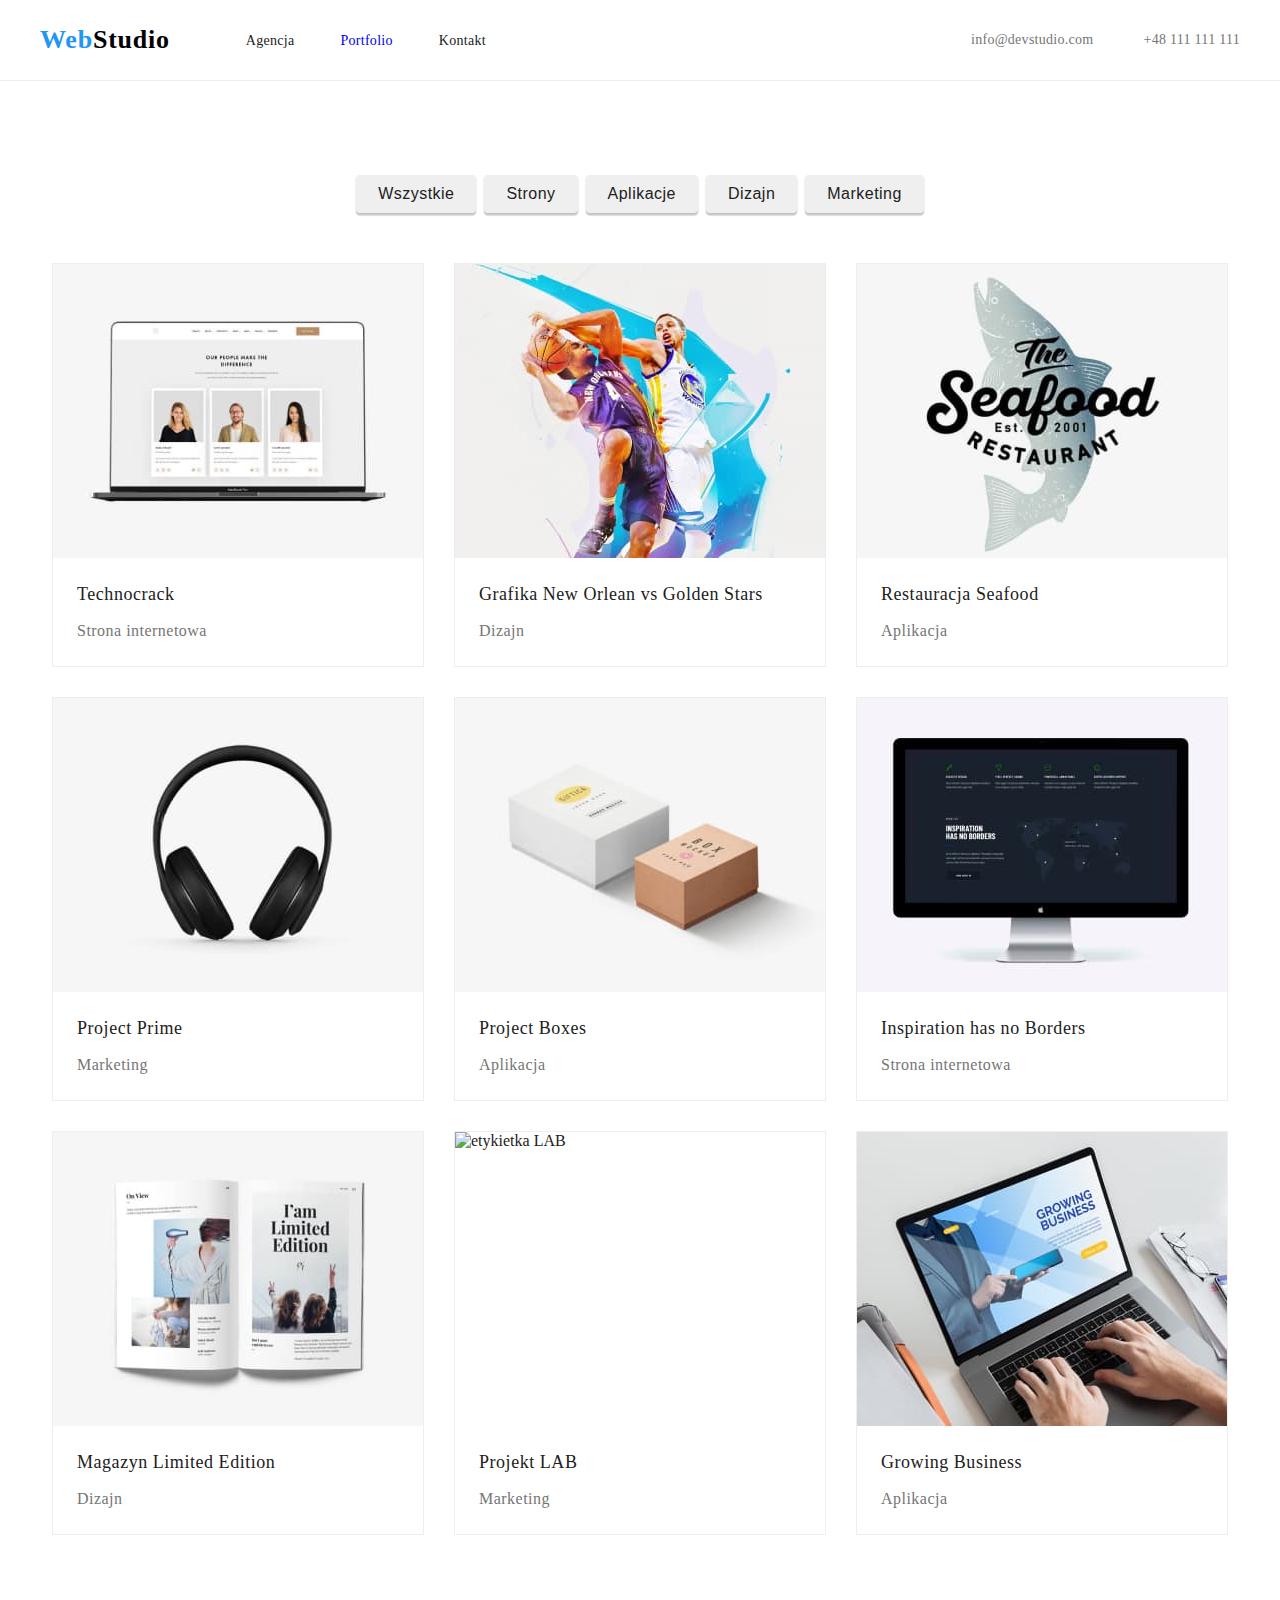
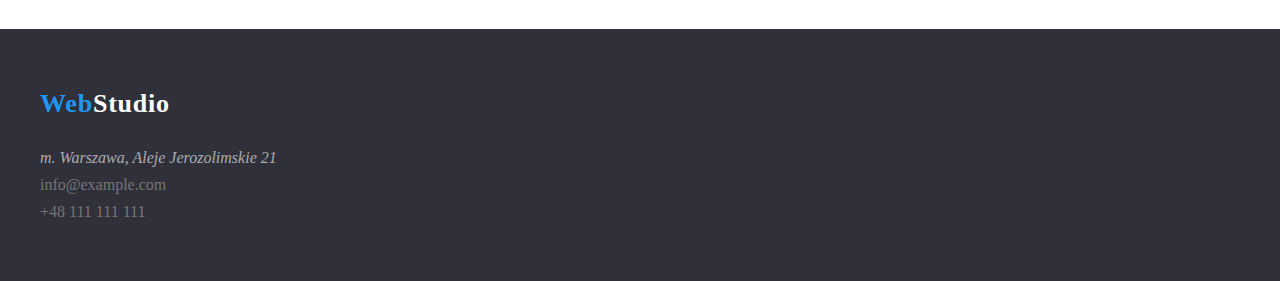
==== portfolio.html @ c1031ced "start" ====
<!DOCTYPE html>
<html lang="en">
  <head>
    <meta charset="UTF-8"/>
    <title>portfolio</title>
    <link rel="preconnect" href="https://fonts.googleapis.com">
<link rel="preconnect" href="https://fonts.gstatic.com" crossorigin>
<link href="https://fonts.googleapis.com/css2?family=Raleway:wght@700&family=Roboto:wght@400;500;700;900&display=swap" rel="stylesheet">
    <link rel="preconnect" href="https://fonts.google.com">
    <link href="css/styles.css" rel="stylesheet"/>
  </head>
  <body>
    <header class="header">
    <div class="container">
      <nav class="navigation">
        <a class="navigation-logo link" href="index.html"><h4>
            <span>Web</span>Studio
          </h4></a>
          <ul class="navigation-list list">
            <li class="navigation-list-item">
              <a class="navigation-list-link link">Agencja</a>
            </li>
            <li class="navigation-list-item">
              <a class="navigation-list-link link" href="portfolio.html">
                Portfolio</a>
            </li>
            <li class="navigation-list-item">
              <a class="navigation-list-link link">Kontakt</a>
            </li>
          </ul>
        </nav>
        <ul class="contact-list list">
          <li class="contact-list-item"><a class="contact-link link" href="info@devstudio.com">
            info@devstudio.com
          </a></li>
          <li class="contact-list-item"><a class="contact-link link" href="tel:+48111111111">
            +48 111 111 111 
          </a></li>
        </ul>
      </div>
    </header>

<!-- MAIN -->

    <!-- FILTER -->

    <main>
      <section class="portfolio">
        <div class="container">
          <ul class="filter-list list">
            <li class="filter-list-item">
              <button class="filter-btn" type="button">Wszystkie</button>
            </li class="filter-list-item">
            <li class="filter-list-item">
              <button class="filter-btn" type="button">Strony</button>
            </li>
            <li class="filter-list-item">
              <button class="filter-btn" type="button">Aplikacje</button>
            </li>
            <li class="filter-list-item">
              <button class="filter-btn" type="button">Dizajn</button>
            </li>
            <li class="filter-list-item">
              <button class="filter-btn" type="button">Marketing</button>
            </li>
          </ul>
        </div>
      
    <!-- FILTER -->

    <!-- CARDS -->

      
        <div class="container">
          <ul class="port-cards-list list">
            <li class="port-card">
                <img
                  src="images/portfolio/technocrack.jpg"
                  alt="Laptop with open side technocrack"
                  width="370"
                  height="294"
                />
                <h3 class="port-card-label">Technocrack</h3>
                <p class="port-card-sublabel">Strona internetowa</p>
            </li>
            <li class="port-card">
              <img
                src="images/portfolio/graficnovgs.jpg"
                alt="grafika New Orlean vs Golden Stars"
                width="370"
                height="294"
              />
              <h3 class="port-card-label">Grafika New Orlean vs Golden Stars</h3>
              <p class="port-card-sublabel">Dizajn</p>
            </li>
            <li class="port-card">
              <img
                src="images/portfolio/restaurantseafood.jpg"
                alt="Restauracja Seafood"
                width="370"
                height="294"
              />
              <h3 class="port-card-label">Restauracja Seafood</h3>
              <p class="port-card-sublabel">Aplikacja</p>
            </li>
            <li class="port-card">
              <img
                src="images/portfolio/projectprime.jpg"
                alt="słuchawki"
                width="370"
                height="294"
              />
              <h3 class="port-card-label">Project Prime</h3>
              <p class="port-card-sublabel">Marketing</p>
            </li>
            <li class="port-card">
              <img
                src="images/portfolio/projectboxes.jpg"
                alt="pudełka"
                width="370"
                height="294"
              />
              <h3 class="port-card-label" >Project Boxes</h3>
              <p class="port-card-sublabel">Aplikacja</p>
            </li>
            <li class="port-card">
              <img
                src="images/portfolio/inspirationhasnoborders.jpg"
                alt="ekran z inspiration has no borders"
                width="370"
                height="294"
              />
              <h3 class="port-card-label">Inspiration has no Borders</h3>
              <p class="port-card-sublabel">Strona internetowa</p>
            </li>
            <li class="port-card">
              <img
                src="images/portfolio/limitededition.jpg"
                alt="strona z magazynu"
                width="370"
                height="294"
              />
              <h3 class="port-card-label">Magazyn Limited Edition</h3>
              <p class="port-card-sublabel">Dizajn</p>
            </li>
            <li class="port-card">
              <img
                src="images/portfolio/lab.jpg"
                alt="etykietka LAB"
                width="370"
                height="294"
              />
              <h3 class="port-card-label">Projekt LAB</h3>
              <p class="port-card-sublabel">Marketing</p>
            </li>
            <li class="port-card">
              <img
                src="images/portfolio/gb.jpg"
                alt="pudełka"
                width="370"
                height="294"
              />
              <h3 class="port-card-label">Growing Business</h3>
              <p class="port-card-sublabel">Aplikacja</p>
            </li>
          </ul>
        </div>
      </section>

    <!-- CARDS -->

<!-- MAIN -->

  </main>
  <footer class="footer">
    <div class="container">
      <a class="navigation-logo link" href="index.html"><h4><span>Web</span>Studio</h4></a>
      <address class="address">m. Warszawa, Aleje Jerozolimskie 21</address>
      <ul class="list">
        <li class="footer-list-item">
          <a class="contact-link link" href="mailto:info@example.com"> info@example.com</a>
        </li>
        <li class="footer-list-item">
          <a class="contact-link link" href="tel:+48111111111"> +48 111 111 111</a>
        </li>
      </ul>
    </div>
  </footer>
  </body>
</html>
---- css/styles.css ----
:root{
    --main-font: font-family: 'Roboto', sans-serif;
    --secoundary-font: font-family: 'Raleway', sans-serif;
    --main-color: #2196F3; 
    --secoundary-color:  #757575;
}

h1,
h2,
h3,
h4,
h5{
    margin: 0;
}

ul,
ol{
    margin: 0;
    padding: 0;
}

p{
    margin: 0;
}

img{
    display: block;
}

.link{
    text-decoration: none;
}

.list{
    list-style-type: none;
}

.container{
    width: 1200px;
    padding: 0 15px;
    align-items: center;
    margin: 0 auto;
}

body{
    font-family: var(--main-font,--secoundary-font);
    color: #212121;
    padding: 0;
    margin: 0;
}

/* =======HEADER====== */

.section{
    padding: 94px 0;
}

.header{
    border-bottom: 1px solid #ECECEC;
}

.header .container{
    display: flex;
    align-items: center;
    padding: 25px 0;
}

.navigation{
    display: flex;
}

.navigation-list{
    display: flex;
    align-items: center;
}

.navigation-list-item:not(:last-child){
    margin-right: 46px;
}

.navigation-logo{
    font-family: var(--secoundary-font);
    font-weight: 700;
    font-size: 26px;
    line-height: 1,192;
    letter-spacing: 0.03em;
    color: #000000;
    cursor: pointer;
    margin-right: 76px;
}

.navigation-logo span{
    color: var(--main-color);
}

.navigation-list-link{
    font-weight: 500;
    font-size: 14px;
    line-height: 1,172;
    letter-spacing: 0.02em;
    cursor: pointer;
}
.navigation-list-link:hover,
.navigation-list-link:focus{
    color: var(--main-color);
}

.contact-list{
    display: flex;
    margin-left: auto;
}

.contact-list-item:not(:last-child){
    margin-right: 50px;
}

.contact-list{
    font-style: normal;
    font-family: var(--main-font);
    font-weight: 500;
    font-size: 14px;
    line-height: 1,423;
    letter-spacing: 0.02em;
    color: var(--secoundary-color);
}

.contact-link{
color: var(--secoundary-color);
cursor: pointer;
}
.contact-link:hover,
.contact-link:focus{
    color: var(-main-color);
}

/* ===END=HEADER====== */

/* =======MAIN====== */

.title .container{
    text-align: center;
}

.title{
    background-color: #2F303A;
    padding: 200px 0;
}

h1{
    font-weight: 900;
    font-size: 44px;
    line-height: 1.36;
    text-align: center;
    letter-spacing: 0.06em;
    text-transform: uppercase;
    color: #ffffff;
    margin-bottom: 30px;
}

.modal-btn{
    cursor: pointer;
    background-color: var(--main-color);
    color: #fff;
    box-shadow: 0px 4px 4px rgba(0, 0, 0, 0.15);
    border-radius: 4px;
    border: none;
    padding: 10px 41px;
    margin-left: auto;
}

.paragraphs .list{
    display: flex;
}

.par-title{
    font-weight: 700;
    font-size: 14px;
    line-height: 1.143;
    letter-spacing: 0.03em;
    text-transform: uppercase;
    padding-bottom: 10px;
    text-align: left;
}

.par{
    font-weight: 400;
    font-size: 14px;
    line-height: 1.71;
    letter-spacing: 0.03em;
    color: var(-secoundary-color);
    padding-top: 94px;
}

.par:not(:last-child){
    margin-right: 30px;
}

.activities-list{
    display:flex;
    justify-content: center;
}

.acivities-list-item:not(:last-child){
    margin-right: 30px;
}

.team{
    background: #F5F4FA;
}

.team-list{
    display: flex;
    justify-content: center;
}

.team-list-item{
    background: #fff;
    border-radius: 0 0 4px 4px;
    box-shadow: 0px 1px 3px rgba(0, 0, 0, 0.12),
                0px 1px 1px rgba(0, 0, 0, 0.14),
                0px 2px 1px rgba(0, 0, 0, 0.2);
    color: #757575;
    font-weight: 400;
    font-size: 16px;
    line-height: 19px;
    letter-spacing: 0.03em;
    padding-bottom: 30px;
    text-align: center;
}

.team-list-item:not(:last-child){
    margin-right: 30px;
}

.team-name{
    font-weight: 500;
    font-size: 16px;
    line-height: 19px;
    color: #212121;
    margin-top: 30px;
    margin-bottom: 10px;
}

h2{
    font-weight: 700;
    font-size: 36px;
    line-height: 1.667;
    text-align: center;
    letter-spacing: 0.03em;
    margin-bottom: 50px;
}

.portfolio{
    padding: 94px 0;
}

.filter-list{
    display: flex;
    justify-content: center;
    margin-bottom: 50px;
}

.filter-list-item:not(:last-child){
    margin-right: 8px;
}

.filter-btn{
    border: none;
    border-radius: 4px;
    box-shadow: 0px 3px 1px rgba(0, 0, 0, 0.1), 
                0px 1px 2px rgba(0, 0, 0, 0.08), 
                0px 2px 2px rgba(0, 0, 0, 0.12);
    color: #212121;
    cursor: pointer;
    font-weight: 500;
    font-size: 16px;
    line-height: 1.62;
    letter-spacing: 0.03em;
    padding: 6px 22px;
    text-align: center;
}
.filter-btn:hover,
.filter:focus{
    color: #FFFFFF;
    background-color: var(--main-color);
}

.port-cards-list{
    display: flex;
    justify-content: center;
    flex-wrap: wrap;
}

.port-card{
    background: #FFFFFF;
    border: 1px solid #EEEEEE;
}
.port-card:not(:nth-child(3n)){
    margin-right: 30px;
}
.port-card:nth-child(-n+6){
    margin-bottom: 30px;
}

.port-card-label{
    font-weight: 400;
    font-size: 18px;
    line-height: 1.88;
    letter-spacing: 0.03em;
    color: #212121;
    margin-top: 20px;
    margin-left: 24px;
}

.port-card-sublabel{
    font-weight: 400;
    font-size: 16px;
    line-height: 1.88;
    letter-spacing: 0.03em;
    color: #757575;
    margin-top: 4px;
    margin-bottom: 20px;
    margin-left: 24px;
}

/* ===END=MAIN====== */

/* =======FOOTER==== */
.footer{
    background-color: #2F303A;
    padding: 60px 0;
}

 .footer .navigation-logo {
    color: #ffffff;
 }
 
 .footer-list-item:not(:last-child){
    margin-bottom: 9px;
}

 .footer .address{
    color: rgba(255, 255, 255, 0.6);
    margin-bottom: 9px;
 }

/* ===END=FOOTER==== */
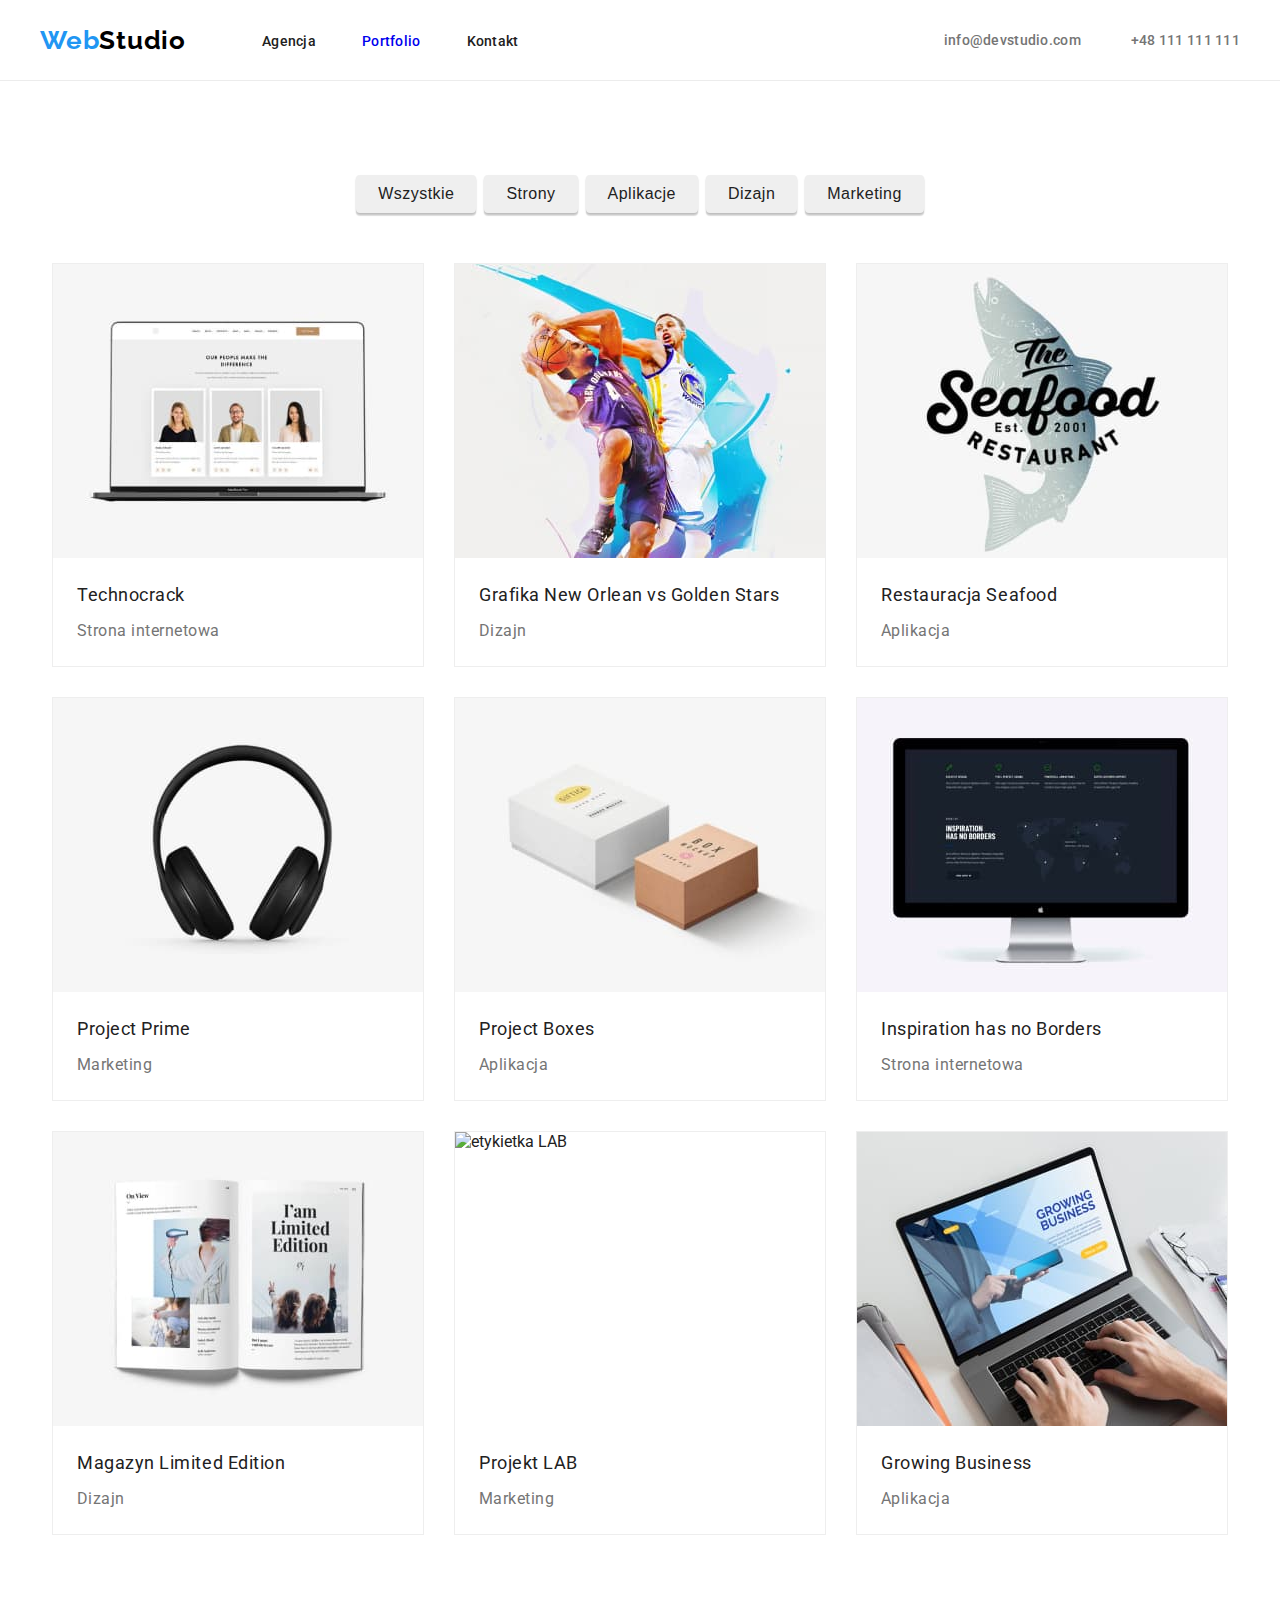
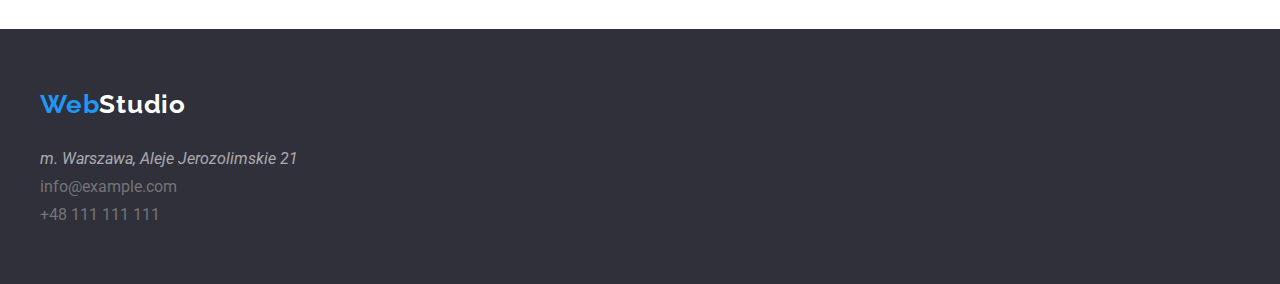
==== commit d8b0cf69: "..." ====
--- a/portfolio.html
+++ b/portfolio.html
@@ -45,7 +45,7 @@
     <!-- FILTER -->
 
     <main>
-      <section class="portfolio">
+      <section class="portfolio section">
         <div class="container">
           <ul class="filter-list list">
             <li class="filter-list-item">
@@ -176,7 +176,7 @@
     <div class="container">
       <a class="navigation-logo link" href="index.html"><h4><span>Web</span>Studio</h4></a>
       <address class="address">m. Warszawa, Aleje Jerozolimskie 21</address>
-      <ul class="list">
+      <ul class="footer-list list">
         <li class="footer-list-item">
           <a class="contact-link link" href="mailto:info@example.com"> info@example.com</a>
         </li>
--- a/css/styles.css
+++ b/css/styles.css
@@ -1,6 +1,4 @@
 :root{
-    --main-font: font-family: 'Roboto', sans-serif;
-    --secoundary-font: font-family: 'Raleway', sans-serif;
     --main-color: #2196F3; 
     --secoundary-color:  #757575;
 }
@@ -43,7 +41,7 @@
 }
 
 body{
-    font-family: var(--main-font,--secoundary-font);
+    font-family: 'Roboto', sans-serif;
     color: #212121;
     padding: 0;
     margin: 0;
@@ -72,14 +70,11 @@
 .navigation-list{
     display: flex;
     align-items: center;
-}
-
-.navigation-list-item:not(:last-child){
-    margin-right: 46px;
+    gap: 46px;
 }
 
 .navigation-logo{
-    font-family: var(--secoundary-font);
+    font-family: 'Raleway', 'Roboto', sans-serif;
     font-weight: 700;
     font-size: 26px;
     line-height: 1,192;
@@ -108,15 +103,11 @@
 .contact-list{
     display: flex;
     margin-left: auto;
-}
-
-.contact-list-item:not(:last-child){
-    margin-right: 50px;
+    gap: 50px;
 }
 
 .contact-list{
     font-style: normal;
-    font-family: var(--main-font);
     font-weight: 500;
     font-size: 14px;
     line-height: 1,423;
@@ -168,8 +159,13 @@
     margin-left: auto;
 }
 
-.paragraphs .list{
-    display: flex;
+.paragraph{
+    margin-bottom: 94px;
+}
+
+.paragraphs-list{
+    display: flex;
+    gap: 30px;
 }
 
 .par-title{
@@ -183,25 +179,18 @@
 }
 
 .par{
+    color: var(-secoundary-color);
     font-weight: 400;
     font-size: 14px;
     line-height: 1.71;
     letter-spacing: 0.03em;
-    color: var(-secoundary-color);
-    padding-top: 94px;
-}
-
-.par:not(:last-child){
-    margin-right: 30px;
+    text-align: justify;
 }
 
 .activities-list{
     display:flex;
     justify-content: center;
-}
-
-.acivities-list-item:not(:last-child){
-    margin-right: 30px;
+    gap: 30px;
 }
 
 .team{
@@ -211,6 +200,7 @@
 .team-list{
     display: flex;
     justify-content: center;
+    gap:30px;
 }
 
 .team-list-item{
@@ -228,10 +218,6 @@
     text-align: center;
 }
 
-.team-list-item:not(:last-child){
-    margin-right: 30px;
-}
-
 .team-name{
     font-weight: 500;
     font-size: 16px;
@@ -256,12 +242,9 @@
 
 .filter-list{
     display: flex;
+    gap: 8px;
     justify-content: center;
     margin-bottom: 50px;
-}
-
-.filter-list-item:not(:last-child){
-    margin-right: 8px;
 }
 
 .filter-btn{
@@ -286,20 +269,15 @@
 }
 
 .port-cards-list{
-    display: flex;
+    display: grid;
     justify-content: center;
-    flex-wrap: wrap;
+    grid-template-columns: auto auto auto;
+    gap: 30px;
 }
 
 .port-card{
     background: #FFFFFF;
     border: 1px solid #EEEEEE;
-}
-.port-card:not(:nth-child(3n)){
-    margin-right: 30px;
-}
-.port-card:nth-child(-n+6){
-    margin-bottom: 30px;
 }
 
 .port-card-label{
@@ -335,8 +313,10 @@
     color: #ffffff;
  }
  
- .footer-list-item:not(:last-child){
-    margin-bottom: 9px;
+ .footer-list{
+    display: grid;
+    grid-template-columns: auto;    
+    gap: 9px;
 }
 
  .footer .address{
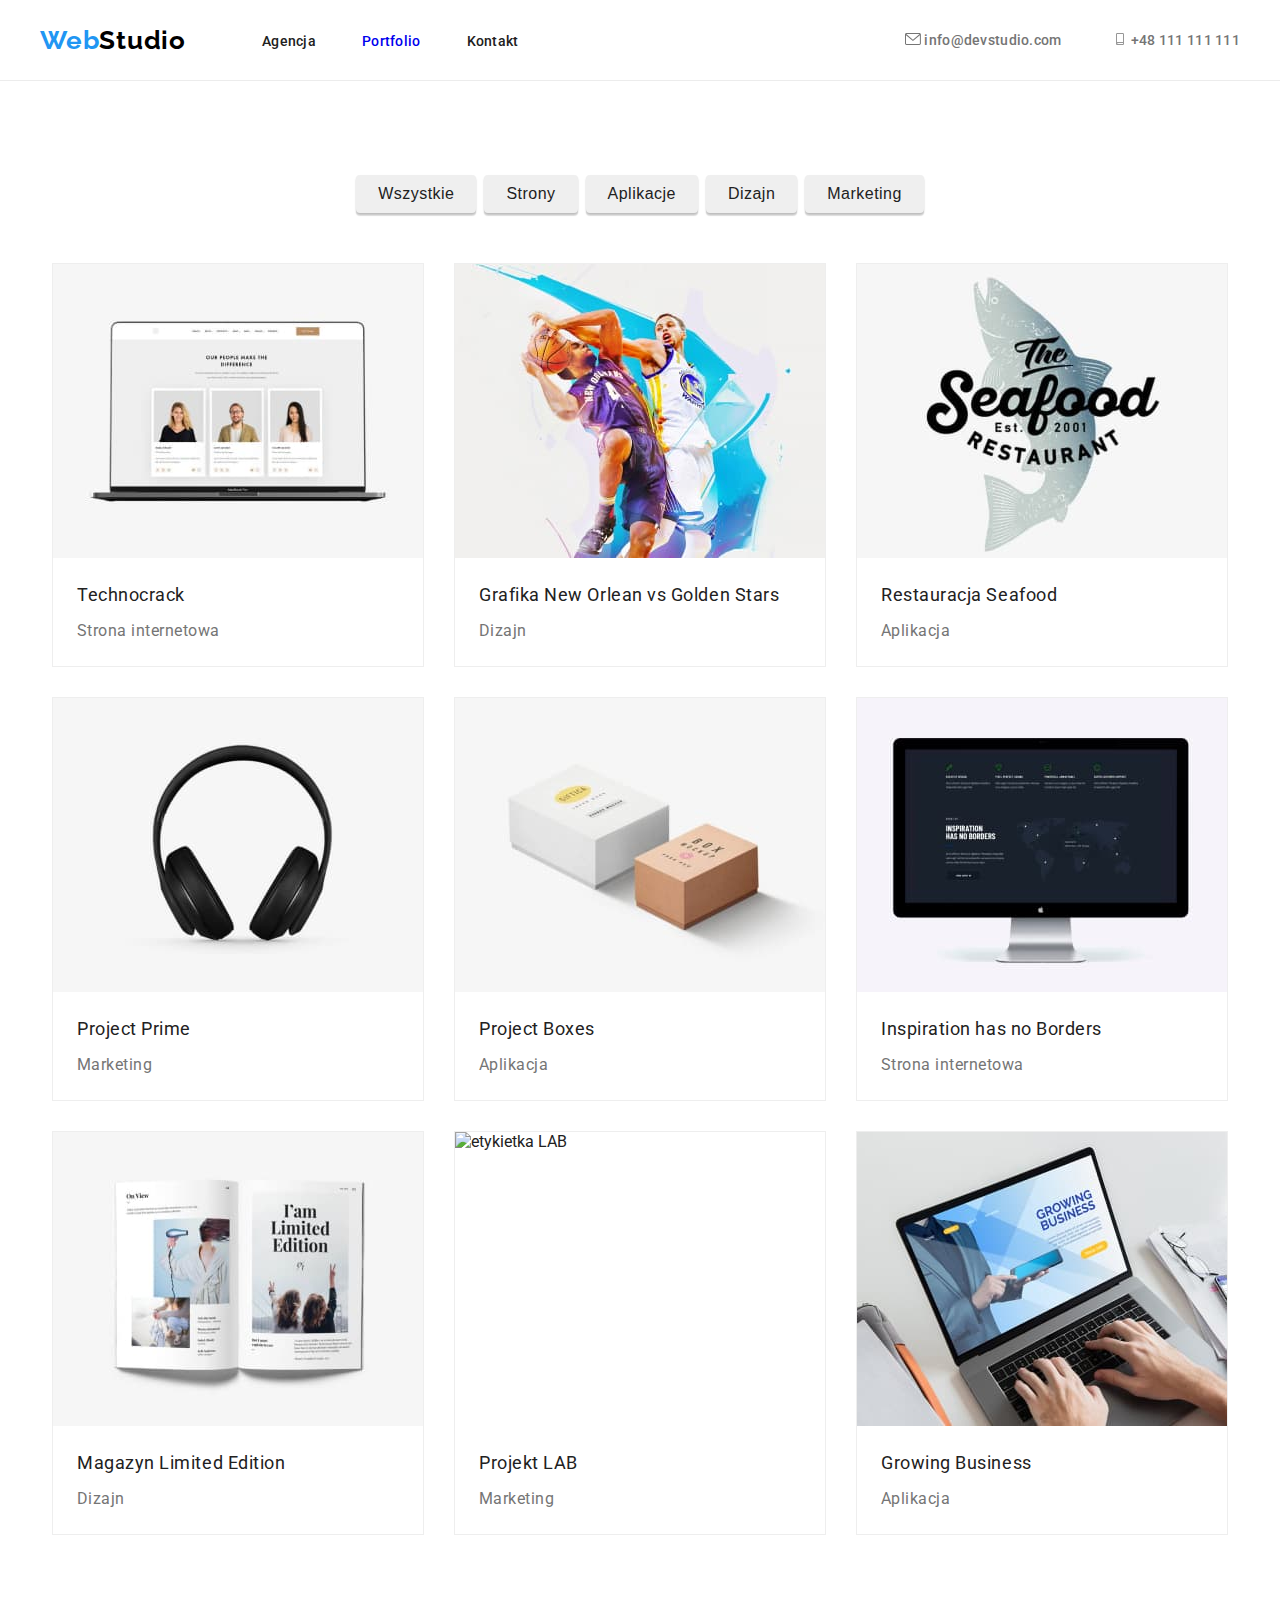
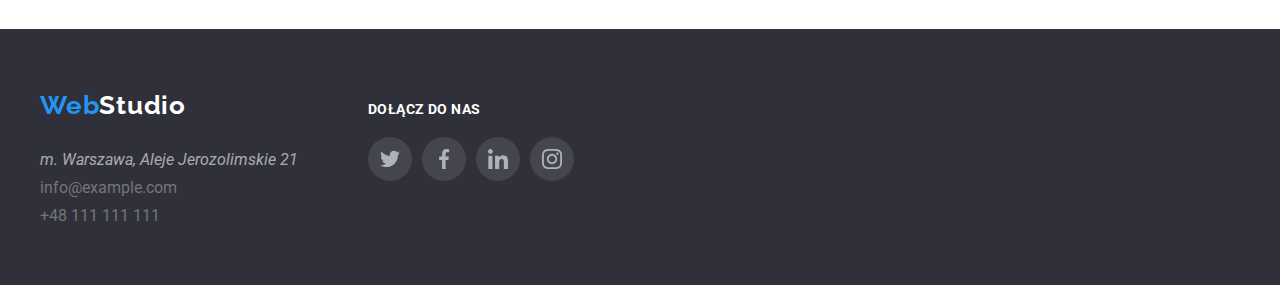
==== commit 7189e0c2: "14:38" ====
--- a/portfolio.html
+++ b/portfolio.html
@@ -11,32 +11,40 @@
   </head>
   <body>
     <header class="header">
-    <div class="container">
-      <nav class="navigation">
-        <a class="navigation-logo link" href="index.html"><h4>
-            <span>Web</span>Studio
-          </h4></a>
-          <ul class="navigation-list list">
-            <li class="navigation-list-item">
-              <a class="navigation-list-link link">Agencja</a>
-            </li>
-            <li class="navigation-list-item">
-              <a class="navigation-list-link link" href="portfolio.html">
-                Portfolio</a>
-            </li>
-            <li class="navigation-list-item">
-              <a class="navigation-list-link link">Kontakt</a>
-            </li>
+      <div class="container">
+        <nav class="navigation">
+          <a class="navigation-logo link" href="index.html"><h4>
+              <span>Web</span>Studio
+            </h4></a>
+            <ul class="navigation-list list">
+              <li class="navigation-list-item">
+                <a class="navigation-list-link link">Agencja</a>
+              </li>
+              <li class="navigation-list-item">
+                <a class="navigation-list-link link" href="portfolio.html">
+                  Portfolio</a>
+              </li>
+              <li class="navigation-list-item">
+                <a class="navigation-list-link link">Kontakt</a>
+              </li>
+            </ul>
+          </nav>
+          <ul class="contact-list list">
+            <li class="contact-list-item">
+              <svg class="icon-contact" width="16" height="12">
+                <use href="./images/icon.svg#mail" ></use>
+              </svg>
+              <a class="contact-link link" href="info@devstudio.com">
+              info@devstudio.com
+            </a></li>
+            <li class="contact-list-item">
+              <svg class="icon-contact" width="16" height="12">
+                <use href="./images/icon.svg#phone" ></use>
+              </svg>
+              <a class="contact-link link" href="tel:+48111111111">
+              +48 111 111 111 
+            </a></li>
           </ul>
-        </nav>
-        <ul class="contact-list list">
-          <li class="contact-list-item"><a class="contact-link link" href="info@devstudio.com">
-            info@devstudio.com
-          </a></li>
-          <li class="contact-list-item"><a class="contact-link link" href="tel:+48111111111">
-            +48 111 111 111 
-          </a></li>
-        </ul>
       </div>
     </header>
 
@@ -169,21 +177,48 @@
 
     <!-- CARDS -->
 
-<!-- MAIN -->
+    <!-- MAIN -->
 
   </main>
   <footer class="footer">
     <div class="container">
-      <a class="navigation-logo link" href="index.html"><h4><span>Web</span>Studio</h4></a>
-      <address class="address">m. Warszawa, Aleje Jerozolimskie 21</address>
-      <ul class="footer-list list">
-        <li class="footer-list-item">
-          <a class="contact-link link" href="mailto:info@example.com"> info@example.com</a>
-        </li>
-        <li class="footer-list-item">
-          <a class="contact-link link" href="tel:+48111111111"> +48 111 111 111</a>
-        </li>
-      </ul>
+      <div class="footer-container">
+        <a class="navigation-logo link" href="index.html"><h4><span>Web</span>Studio</h4></a>
+        <address class="address">m. Warszawa, Aleje Jerozolimskie 21</address>
+        <ul class="footer-list list">
+          <li class="footer-list-item">
+            <a class="contact-link link" href="mailto:info@example.com"> info@example.com</a>
+          </li>
+          <li class="footer-list-item">
+            <a class="contact-link link" href="tel:+48111111111"> +48 111 111 111</a>
+          </li>
+        </ul>
+      </div>
+      <div class="footer-social-container">
+        <h5>dołącz do nas</h5>
+        <div class="social-container">
+          <div class="social-icon">
+            <svg class="icon-social" width="44" height="44">
+              <use href="./images/icon.svg#inst"></use>
+            </svg>
+          </div>
+          <div class="social-icon">
+            <svg class="icon-social" width="44" height="44">
+              <use href="./images/icon.svg#tweet"></use>
+            </svg>
+          </div>
+          <div class="social-icon">
+            <svg class="icon-social" width="44" height="44">
+              <use href="./images/icon.svg#f"></use>
+            </svg>
+          </div>
+          <div class="social-icon">
+            <svg class="icon-social" width="44" height="44">
+              <use href="./images/icon.svg#in"></use>
+            </svg>
+          </div>
+        </div>
+      </div>
     </div>
   </footer>
   </body>
--- a/css/styles.css
+++ b/css/styles.css
@@ -122,6 +122,15 @@
 .contact-link:hover,
 .contact-link:focus{
     color: var(-main-color);
+}
+
+.icon-contact{
+    fill:var(--secoundary-color);
+    cursor: pointer;
+}
+.icon-contact:hover,
+.icon-contact:focus{
+    fill:var(--main-color);
 }
 
 /* ===END=HEADER====== */
@@ -168,6 +177,11 @@
     gap: 30px;
 }
 
+.par-icon{
+    width: 270px;
+    height: 120px;
+}
+
 .par-title{
     font-weight: 700;
     font-size: 14px;
@@ -176,6 +190,7 @@
     text-transform: uppercase;
     padding-bottom: 10px;
     text-align: left;
+    margin-top: 30px;
 }
 
 .par{
@@ -216,6 +231,7 @@
     letter-spacing: 0.03em;
     padding-bottom: 30px;
     text-align: center;
+    align-content: center;
 }
 
 .team-name{
@@ -227,6 +243,11 @@
     margin-bottom: 10px;
 }
 
+.team-list-item .social-container{
+    padding: 0 32px;
+    margin-top: 16px;
+}
+
 h2{
     font-weight: 700;
     font-size: 36px;
@@ -234,6 +255,24 @@
     text-align: center;
     letter-spacing: 0.03em;
     margin-bottom: 50px;
+}
+
+.clinets-list{
+    display: flex;
+    gap: 30px;
+}
+
+.clinets-list-item{
+    width: 170px; 
+    height: 92px;
+    border: 1px solid #AFB1B8;
+    border-radius: 4px;
+    fill: #afb1b8 ;
+}
+
+.clinets-list-item:hover{
+    fill: #2196f3 ;
+    border: 1px solid #2196f3;
 }
 
 .portfolio{
@@ -279,6 +318,13 @@
     background: #FFFFFF;
     border: 1px solid #EEEEEE;
 }
+.port-card:hover,
+.port-card:focus{
+    box-shadow: 0px 1px 1px rgba(0, 0, 0, 0.12), 
+                0px 4px 4px rgba(0, 0, 0, 0.06), 
+                1px 4px 6px rgba(0, 0, 0, 0.16);
+}
+
 
 .port-card-label{
     font-weight: 400;
@@ -307,6 +353,12 @@
 .footer{
     background-color: #2F303A;
     padding: 60px 0;
+}
+
+.footer .container{
+    display: flex;
+    gap: 70px;
+    align-items: baseline;
 }
 
  .footer .navigation-logo {
@@ -324,4 +376,42 @@
     margin-bottom: 9px;
  }
 
+.footer-social-container{
+    padding-top: 12px;
+}
+
+ .social-container{
+    display: flex;
+    gap: 10px;
+ }
+
+ h5{
+    font-weight: 700;
+    font-size: 14px;
+    line-height: 16px;
+    letter-spacing: 0.03em;
+    text-transform: uppercase;
+    color: #FFFFFF;
+    margin-bottom: 20px;
+ }
+
+.foooter .social-icon{
+    background-color: rgba(255, 255, 255, 0.1);
+}
+
+ .social-icon{
+    width: 44px;
+    height: 44px;
+    border-radius: 50%;
+    background: rgba(255, 255, 255, 0.1);
+    fill: #afb1b8;
+ }
+ .social-icon:hover,
+ .social-icon:focus{
+    background-color: var(--main-color);
+ }
+ .social-icon:hover .icon-social,
+ .social-icon:focus .icon-social{
+    fill:#fff;
+ }
 /* ===END=FOOTER==== */
